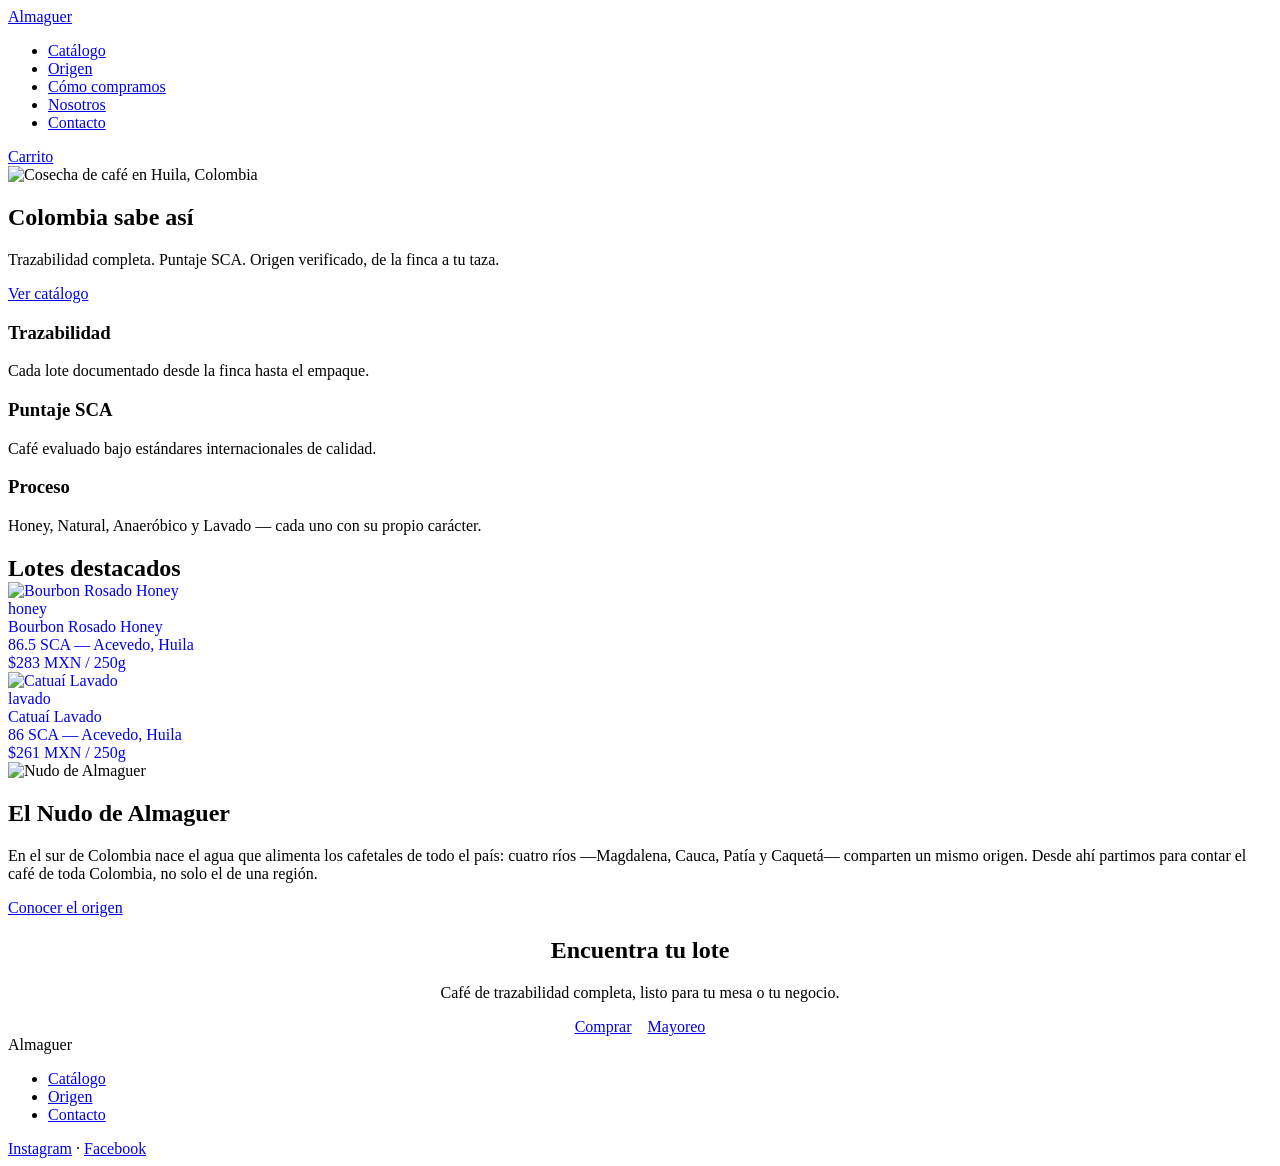
==== index.html @ 42b73511 "Add files via upload" ====
<!DOCTYPE html>
<html lang="es">
<head>
<meta charset="UTF-8">
<meta name="viewport" content="width=device-width, initial-scale=1.0">
<title>Almaguer — Café de especialidad de Colombia</title>
<meta name="description" content="Almaguer Specialty Coffee. Trazabilidad completa, puntaje SCA y procesos diferenciados, desde el origen de Colombia hasta tu taza.">
<link rel="stylesheet" href="css/variables.css">
<link rel="stylesheet" href="css/base.css">
<link rel="stylesheet" href="css/layout.css">
<link rel="stylesheet" href="css/components.css">
<link rel="stylesheet" href="css/responsive.css">
</head>
<body>

<header class="site-header">
  <div class="container">
    <a href="index.html" class="logo">Almaguer</a>
    <nav aria-label="Principal">
      <ul class="nav-links">
        <li><a href="productos.html" aria-current="page">Catálogo</a></li>
        <li><a href="origen.html">Origen</a></li>
        <li><a href="como-compramos.html">Cómo compramos</a></li>
        <li><a href="nosotros.html">Nosotros</a></li>
        <li><a href="contacto.html">Contacto</a></li>
      </ul>
    </nav>
    <a href="carrito.html" aria-label="Ver carrito" id="enlace-carrito">Carrito</a>
  </div>
</header>

<main>

  <section class="hero">
    <!-- FOTO PENDIENTE: reemplazar con imagen final curada (cosecha o tueste, tonos cálidos) -->
    <img src="assets/images/hero-placeholder.jpg" alt="Cosecha de café en Huila, Colombia" onerror="this.style.background='var(--color-arena)'">
    <div class="hero-content container">
      <h1>Colombia sabe así</h1>
      <p>Trazabilidad completa. Puntaje SCA. Origen verificado, de la finca a tu taza.</p>
      <a href="productos.html" class="btn btn-primary">Ver catálogo</a>
    </div>
  </section>

  <section class="section-tight">
    <div class="container grid-12">
      <div style="grid-column: span 4;">
        <h3>Trazabilidad</h3>
        <p style="color: var(--color-tierra); font-size: var(--text-sm);">Cada lote documentado desde la finca hasta el empaque.</p>
      </div>
      <div style="grid-column: span 4;">
        <h3>Puntaje SCA</h3>
        <p style="color: var(--color-tierra); font-size: var(--text-sm);">Café evaluado bajo estándares internacionales de calidad.</p>
      </div>
      <div style="grid-column: span 4;">
        <h3>Proceso</h3>
        <p style="color: var(--color-tierra); font-size: var(--text-sm);">Honey, Natural, Anaeróbico y Lavado — cada uno con su propio carácter.</p>
      </div>
    </div>
  </section>

  <section class="section">
    <div class="container">
      <h2 style="margin-bottom: var(--space-3);">Lotes destacados</h2>
      <div class="grid-12">

        <a href="producto.html?lote=bourbon-rosado-honey" class="card-product" style="grid-column: span 6; text-decoration:none;">
          <div class="card-product-image">
            <!-- FOTO PENDIENTE -->
            <img src="assets/images/bourbon-rosado-honey.jpg" alt="Bourbon Rosado Honey">
          </div>
          <div class="card-product-body">
            <span class="badge badge-honey">honey</span>
            <div class="card-product-name">Bourbon Rosado Honey</div>
            <div class="card-product-sca">86.5 SCA — Acevedo, Huila</div>
            <div class="card-product-price">$283 MXN / 250g</div>
          </div>
        </a>

        <a href="producto.html?lote=catuai-lavado" class="card-product" style="grid-column: span 6; text-decoration:none;">
          <div class="card-product-image">
            <!-- FOTO PENDIENTE -->
            <img src="assets/images/catuai-lavado.jpg" alt="Catuaí Lavado">
          </div>
          <div class="card-product-body">
            <span class="badge badge-lavado">lavado</span>
            <div class="card-product-name">Catuaí Lavado</div>
            <div class="card-product-sca">86 SCA — Acevedo, Huila</div>
            <div class="card-product-price">$261 MXN / 250g</div>
          </div>
        </a>

      </div>
    </div>
  </section>

  <section class="section" style="background: var(--color-arena);">
    <div class="container grid-12" style="align-items: center;">
      <div style="grid-column: span 6;">
        <!-- FOTO PENDIENTE: paisaje del Macizo Colombiano / confluencia de ríos -->
        <img src="assets/images/nudo-de-almaguer.jpg" alt="Nudo de Almaguer" style="border-radius: var(--radius-md);">
      </div>
      <div style="grid-column: span 6;">
        <h2>El Nudo de Almaguer</h2>
        <p>En el sur de Colombia nace el agua que alimenta los cafetales de todo el país: cuatro ríos —Magdalena, Cauca, Patía y Caquetá— comparten un mismo origen. Desde ahí partimos para contar el café de toda Colombia, no solo el de una región.</p>
        <a href="origen.html" class="btn btn-link">Conocer el origen</a>
      </div>
    </div>
  </section>

  <section class="section-tight" style="text-align:center;">
    <div class="container">
      <h2>Encuentra tu lote</h2>
      <p style="margin-inline:auto;">Café de trazabilidad completa, listo para tu mesa o tu negocio.</p>
      <div style="margin-top: var(--space-3); display:flex; gap:16px; justify-content:center;">
        <a href="productos.html" class="btn btn-primary">Comprar</a>
        <a href="contacto.html" class="btn btn-secondary">Mayoreo</a>
      </div>
    </div>
  </section>

</main>

<footer class="site-footer">
  <div class="container">
    <span class="logo">Almaguer</span>
    <ul class="footer-links">
      <li><a href="productos.html">Catálogo</a></li>
      <li><a href="origen.html">Origen</a></li>
      <li><a href="contacto.html">Contacto</a></li>
    </ul>
    <div>
      <a href="https://www.instagram.com/almaguer.sc/" target="_blank" rel="noopener">Instagram</a> ·
      <a href="https://www.facebook.com/profile.php?id=61591626172320&locale=es_LA" target="_blank" rel="noopener">Facebook</a>
    </div>
  </div>
</footer>

<script src="js/cart.js"></script>
</body>
</html>
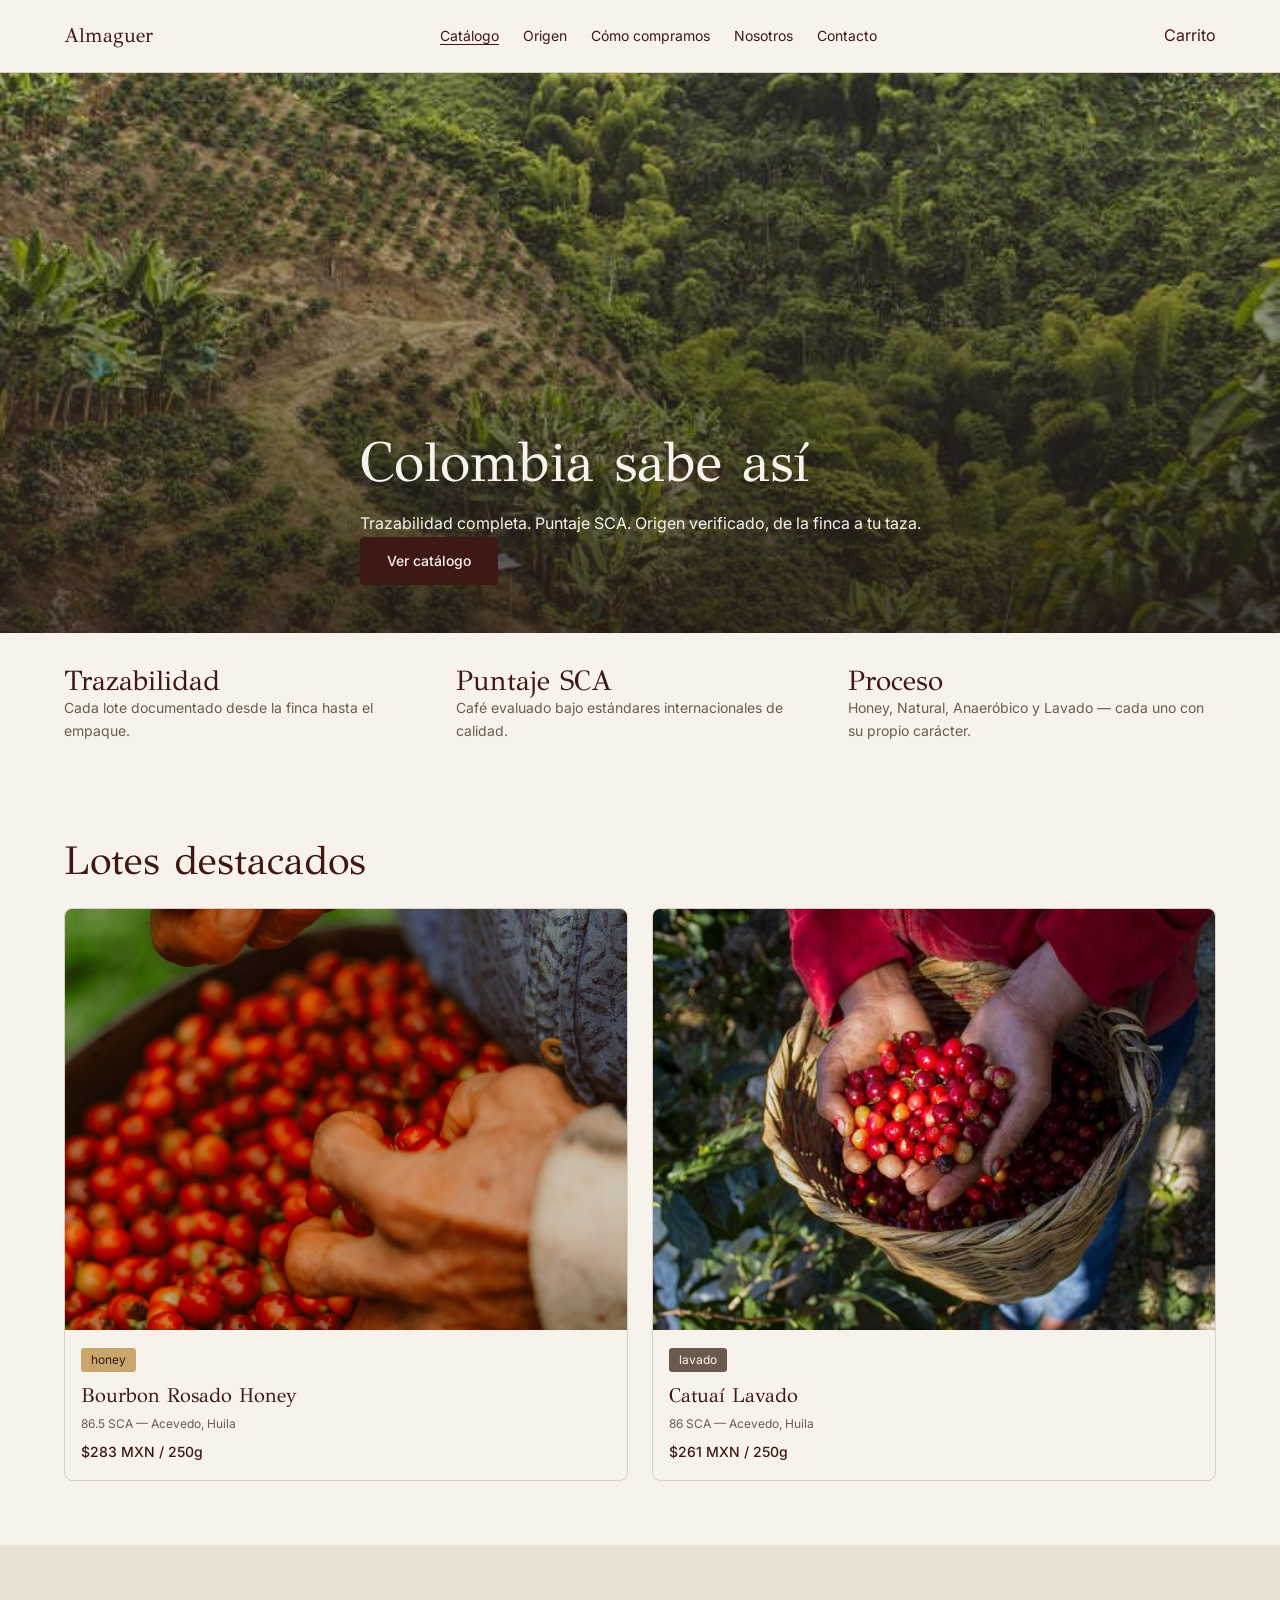
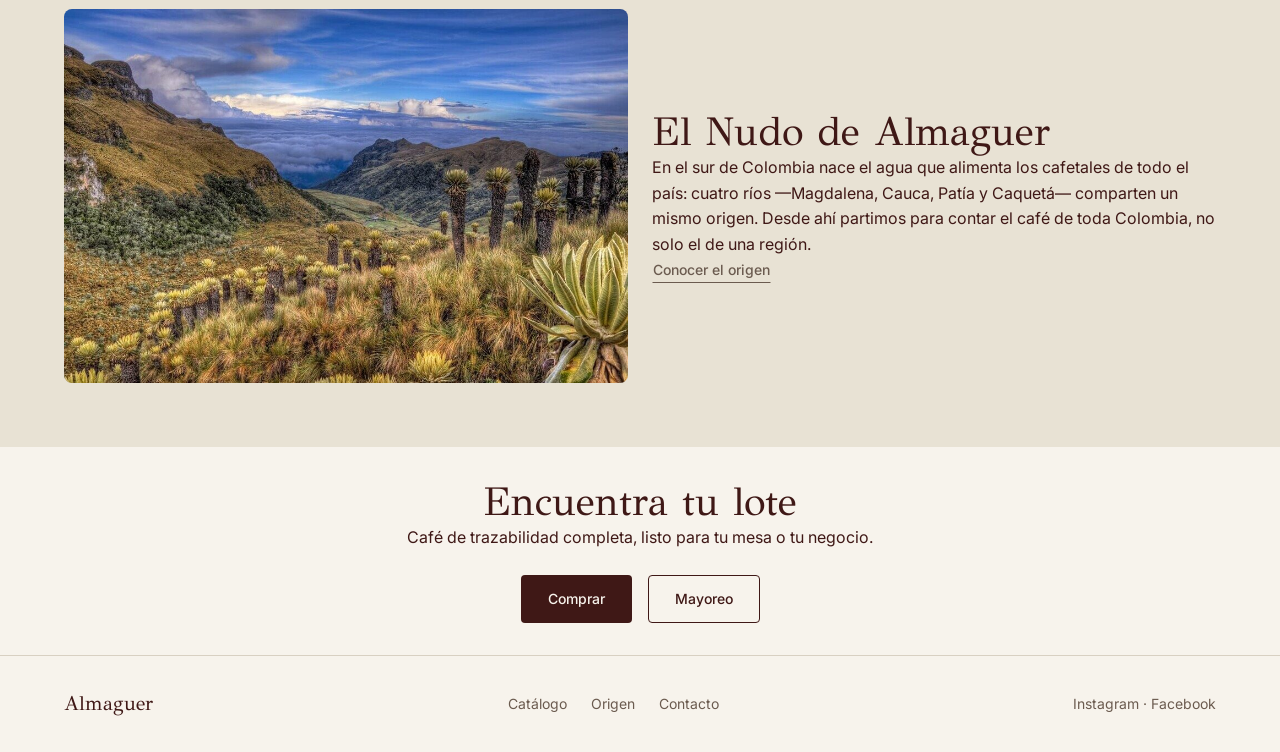
==== commit 8ae0d3fd: "Add files via upload" ====
--- a/index.html
+++ b/index.html
@@ -32,8 +32,8 @@
 <main>
 
   <section class="hero">
-    <!-- FOTO PENDIENTE: reemplazar con imagen final curada (cosecha o tueste, tonos cálidos) -->
-    <img src="assets/images/hero-placeholder.jpg" alt="Cosecha de café en Huila, Colombia" onerror="this.style.background='var(--color-arena)'">
+    <img class="slide activa" src="assets/images/finca-ladera.jpg" alt="Ladera de café en Colombia">
+    <img class="slide" src="assets/images/caficultor-recorrido.jpg" alt="Caficultor recorriendo su cultivo">
     <div class="hero-content container">
       <h1>Colombia sabe así</h1>
       <p>Trazabilidad completa. Puntaje SCA. Origen verificado, de la finca a tu taza.</p>
@@ -66,7 +66,7 @@
         <a href="producto.html?lote=bourbon-rosado-honey" class="card-product" style="grid-column: span 6; text-decoration:none;">
           <div class="card-product-image">
             <!-- FOTO PENDIENTE -->
-            <img src="assets/images/bourbon-rosado-honey.jpg" alt="Bourbon Rosado Honey">
+            <img src="assets/images/cerezas-manos.jpg" alt="Bourbon Rosado Honey">
           </div>
           <div class="card-product-body">
             <span class="badge badge-honey">honey</span>
@@ -79,7 +79,7 @@
         <a href="producto.html?lote=catuai-lavado" class="card-product" style="grid-column: span 6; text-decoration:none;">
           <div class="card-product-image">
             <!-- FOTO PENDIENTE -->
-            <img src="assets/images/catuai-lavado.jpg" alt="Catuaí Lavado">
+            <img src="assets/images/cerezas-canasto.jpg" alt="Catuaí Lavado">
           </div>
           <div class="card-product-body">
             <span class="badge badge-lavado">lavado</span>
@@ -97,7 +97,7 @@
     <div class="container grid-12" style="align-items: center;">
       <div style="grid-column: span 6;">
         <!-- FOTO PENDIENTE: paisaje del Macizo Colombiano / confluencia de ríos -->
-        <img src="assets/images/nudo-de-almaguer.jpg" alt="Nudo de Almaguer" style="border-radius: var(--radius-md);">
+        <img src="assets/images/frailejones-paramo.jpg" alt="Frailejones del páramo, origen del Nudo de Almaguer" style="border-radius: var(--radius-md);">
       </div>
       <div style="grid-column: span 6;">
         <h2>El Nudo de Almaguer</h2>
@@ -136,5 +136,6 @@
 </footer>
 
 <script src="js/cart.js"></script>
+<script src="js/hero-slideshow.js"></script>
 </body>
 </html>
--- a/css/variables.css
+++ b/css/variables.css
@@ -0,0 +1,43 @@
+@import url('https://fonts.googleapis.com/css2?family=GFS+Didot&family=Inter:wght@400;500;600&display=swap');
+
+:root {
+  /* Color — paleta aprobada */
+  --color-borgona: #3F1816;
+  --color-borgona-hover: #5A2620;
+  --color-borgona-activo: #2A100D;
+  --color-hueso: #F7F3EC;
+  --color-tierra: #6B5B4F;
+  --color-oro: #C9A66B;
+  --color-arena: #E8E2D4;
+  --color-casi-negro: #1F1512;
+  --color-borde: #D8D0C2;
+  --color-texto-secundario: #8A8378;
+
+  /* Tipografía */
+  --font-display: 'GFS Didot', Georgia, 'Times New Roman', serif;
+  --font-body: 'Inter', Arial, sans-serif;
+
+  /* Escala tipográfica */
+  --text-xs: 0.75rem;
+  --text-sm: 0.875rem;
+  --text-base: 1rem;
+  --text-lg: 1.25rem;
+  --text-xl: 1.75rem;
+  --text-2xl: 2.5rem;
+  --text-3xl: 3.5rem;
+
+  /* Espaciado — múltiplos de 8px */
+  --space-1: 8px;
+  --space-2: 16px;
+  --space-3: 24px;
+  --space-4: 32px;
+  --space-5: 48px;
+  --space-6: 64px;
+  --space-7: 96px;
+  --space-8: 128px;
+
+  /* Layout */
+  --container-max: 1200px;
+  --radius-sm: 4px;
+  --radius-md: 8px;
+}
--- a/css/base.css
+++ b/css/base.css
@@ -0,0 +1,63 @@
+*, *::before, *::after {
+  box-sizing: border-box;
+  margin: 0;
+  padding: 0;
+}
+
+html {
+  scroll-behavior: smooth;
+}
+
+body {
+  font-family: var(--font-body);
+  font-size: var(--text-base);
+  line-height: 1.6;
+  color: var(--color-borgona);
+  background-color: var(--color-hueso);
+  -webkit-font-smoothing: antialiased;
+}
+
+h1, h2, h3, h4 {
+  font-family: var(--font-display);
+  line-height: 1.15;
+  font-weight: 400;
+  color: var(--color-borgona);
+}
+
+h1 { font-size: var(--text-3xl); }
+h2 { font-size: var(--text-2xl); }
+h3 { font-size: var(--text-xl); }
+
+p { max-width: 65ch; }
+
+a {
+  color: inherit;
+  text-decoration: none;
+}
+
+img {
+  max-width: 100%;
+  display: block;
+}
+
+button, input, textarea, select {
+  font-family: inherit;
+  font-size: inherit;
+}
+
+/* Foco visible — accesibilidad WCAG 2.2 */
+a:focus-visible,
+button:focus-visible,
+input:focus-visible,
+textarea:focus-visible {
+  outline: 2px solid var(--color-borgona);
+  outline-offset: 2px;
+}
+
+@media (prefers-reduced-motion: reduce) {
+  *, *::before, *::after {
+    animation-duration: 0.001ms !important;
+    transition-duration: 0.001ms !important;
+    scroll-behavior: auto !important;
+  }
+}
--- a/css/layout.css
+++ b/css/layout.css
@@ -0,0 +1,127 @@
+.container {
+  max-width: var(--container-max);
+  margin-inline: auto;
+  padding-inline: var(--space-3);
+}
+
+.grid-12 {
+  display: grid;
+  grid-template-columns: repeat(12, 1fr);
+  gap: var(--space-3);
+}
+
+/* Header / navbar */
+.site-header {
+  position: sticky;
+  top: 0;
+  z-index: 50;
+  background: var(--color-hueso);
+  border-bottom: 1px solid var(--color-borde);
+}
+
+.site-header .container {
+  display: flex;
+  align-items: center;
+  justify-content: space-between;
+  height: 72px;
+}
+
+.logo {
+  font-family: var(--font-display);
+  font-size: var(--text-lg);
+  color: var(--color-borgona);
+}
+
+.nav-links {
+  display: flex;
+  gap: var(--space-3);
+  list-style: none;
+  font-size: var(--text-sm);
+}
+
+.nav-links a[aria-current="page"] {
+  border-bottom: 1px solid var(--color-borgona);
+}
+
+.nav-toggle {
+  display: none;
+}
+
+/* Secciones */
+.section {
+  padding-block: var(--space-6);
+}
+
+.section-tight {
+  padding-block: var(--space-4);
+}
+
+/* Hero */
+.hero {
+  position: relative;
+  min-height: 560px;
+  display: flex;
+  align-items: flex-end;
+  color: var(--color-hueso);
+}
+
+.hero img.slide {
+  position: absolute;
+  inset: 0;
+  width: 100%;
+  height: 100%;
+  object-fit: cover;
+  z-index: -2;
+  opacity: 0;
+  transition: opacity 1.5s ease;
+}
+
+.hero img.slide.activa {
+  opacity: 1;
+}
+
+.hero::after {
+  content: "";
+  position: absolute;
+  inset: 0;
+  background: linear-gradient(to top, rgba(31,21,18,0.75), rgba(31,21,18,0.05));
+  z-index: -1;
+}
+
+.hero-content {
+  padding: var(--space-5) var(--space-3);
+  max-width: 720px;
+}
+
+.hero-content h1 {
+  color: var(--color-hueso);
+  margin-bottom: var(--space-2);
+}
+
+/* Footer */
+.site-footer {
+  border-top: 1px solid var(--color-borde);
+  padding-block: var(--space-4);
+}
+
+.site-footer .container {
+  display: flex;
+  justify-content: space-between;
+  align-items: center;
+  flex-wrap: wrap;
+  gap: var(--space-2);
+  font-size: var(--text-sm);
+  color: var(--color-tierra);
+}
+
+.footer-links {
+  display: flex;
+  gap: var(--space-3);
+  list-style: none;
+}
+
+@media (max-width: 860px) {
+  .nav-links { display: none; }
+  .nav-toggle { display: block; }
+  .hero { min-height: 460px; }
+}
--- a/css/components.css
+++ b/css/components.css
@@ -0,0 +1,171 @@
+/* Botones */
+.btn {
+  display: inline-flex;
+  align-items: center;
+  justify-content: center;
+  padding: 12px 26px;
+  border-radius: var(--radius-sm);
+  font-size: var(--text-sm);
+  font-weight: 500;
+  cursor: pointer;
+  border: 1px solid transparent;
+  transition: background-color 0.15s ease, color 0.15s ease, border-color 0.15s ease;
+}
+
+.btn-primary {
+  background: var(--color-borgona);
+  color: var(--color-hueso);
+}
+.btn-primary:hover { background: var(--color-borgona-hover); }
+.btn-primary:active { background: var(--color-borgona-activo); }
+.btn-primary:disabled {
+  background: var(--color-borde);
+  color: var(--color-texto-secundario);
+  cursor: not-allowed;
+}
+
+.btn-secondary {
+  background: transparent;
+  color: var(--color-borgona);
+  border-color: var(--color-borgona);
+}
+.btn-secondary:hover { background: rgba(63,24,22,0.06); }
+
+.btn-link {
+  background: none;
+  color: var(--color-tierra);
+  border-bottom: 1px solid var(--color-tierra);
+  border-radius: 0;
+  padding: 0;
+}
+
+/* Badges de proceso — escala monocromática, escalable a nuevos procesos */
+.badge {
+  display: inline-block;
+  padding: 2px 10px;
+  font-size: var(--text-xs);
+  border-radius: 3px;
+  color: var(--color-hueso);
+}
+.badge-honey { background: var(--color-oro); color: var(--color-borgona); }
+.badge-lavado { background: var(--color-tierra); }
+.badge-natural { background: var(--color-borgona); }
+.badge-anaerobico { background: var(--color-casi-negro); }
+
+/* Card de catálogo */
+.card-product {
+  border: 0.5px solid var(--color-borde);
+  border-radius: var(--radius-md);
+  overflow: hidden;
+  background: var(--color-hueso);
+  transition: box-shadow 0.15s ease, transform 0.15s ease;
+}
+.card-product:hover {
+  box-shadow: 0 8px 24px rgba(31,21,18,0.08);
+  transform: translateY(-2px);
+}
+.card-product-image {
+  aspect-ratio: 4 / 3;
+  background: var(--color-arena);
+  overflow: hidden;
+}
+.card-product-image img { width: 100%; height: 100%; object-fit: cover; }
+.card-product-body { padding: var(--space-2); }
+.card-product-name {
+  font-family: var(--font-display);
+  font-size: var(--text-lg);
+  margin: var(--space-1) 0 2px;
+}
+.card-product-sca {
+  font-size: var(--text-xs);
+  color: var(--color-tierra);
+  margin-bottom: var(--space-1);
+}
+.card-product-price {
+  font-size: var(--text-sm);
+  font-weight: 500;
+}
+
+/* Inputs y formularios */
+.field {
+  display: flex;
+  flex-direction: column;
+  gap: 6px;
+  margin-bottom: var(--space-2);
+}
+.field label {
+  font-size: var(--text-xs);
+  color: var(--color-tierra);
+}
+.field input,
+.field textarea,
+.field select {
+  padding: 10px 14px;
+  border: 1px solid var(--color-borde);
+  border-radius: var(--radius-sm);
+  background: #fff;
+  color: var(--color-borgona);
+}
+.field input:focus,
+.field textarea:focus,
+.field select:focus {
+  border-color: var(--color-borgona);
+}
+
+/* Selector de presentación */
+.size-selector {
+  display: flex;
+  gap: 8px;
+}
+.size-option {
+  padding: 8px 16px;
+  border: 1px solid var(--color-borde);
+  border-radius: var(--radius-sm);
+  font-size: var(--text-sm);
+  color: var(--color-tierra);
+  cursor: pointer;
+  background: none;
+}
+.size-option[aria-pressed="true"] {
+  border-color: var(--color-borgona);
+  color: var(--color-borgona);
+  font-weight: 500;
+}
+
+/* Fila de producto — carrito */
+.cart-row {
+  display: flex;
+  align-items: center;
+  gap: var(--space-2);
+  border: 0.5px solid var(--color-borde);
+  border-radius: var(--radius-md);
+  padding: var(--space-2);
+  margin-bottom: var(--space-2);
+}
+.cart-row-thumb {
+  width: 64px;
+  height: 64px;
+  border-radius: var(--radius-sm);
+  background: var(--color-arena);
+  overflow: hidden;
+  flex-shrink: 0;
+}
+.cart-row-thumb img { width: 100%; height: 100%; object-fit: cover; }
+.cart-row-info { flex: 1; }
+.cart-row-info .name { font-family: var(--font-display); font-size: var(--text-lg); }
+.cart-row-info .size { font-size: var(--text-xs); color: var(--color-tierra); }
+.qty-control {
+  display: flex;
+  align-items: center;
+  gap: 10px;
+  border: 1px solid var(--color-borde);
+  border-radius: var(--radius-sm);
+  padding: 4px 10px;
+}
+.qty-control button {
+  background: none;
+  border: none;
+  font-size: var(--text-base);
+  cursor: pointer;
+  color: var(--color-borgona);
+}
--- a/css/responsive.css
+++ b/css/responsive.css
@@ -0,0 +1,16 @@
+@media (max-width: 860px) {
+  .grid-12 > [style*="grid-column: span"] {
+    grid-column: span 12 !important;
+  }
+  .hero-content { max-width: 100%; }
+  h1 { font-size: var(--text-2xl); }
+  h2 { font-size: var(--text-xl); }
+}
+
+@media (max-width: 600px) {
+  .site-footer .container {
+    flex-direction: column;
+    align-items: flex-start;
+    gap: var(--space-2);
+  }
+}
